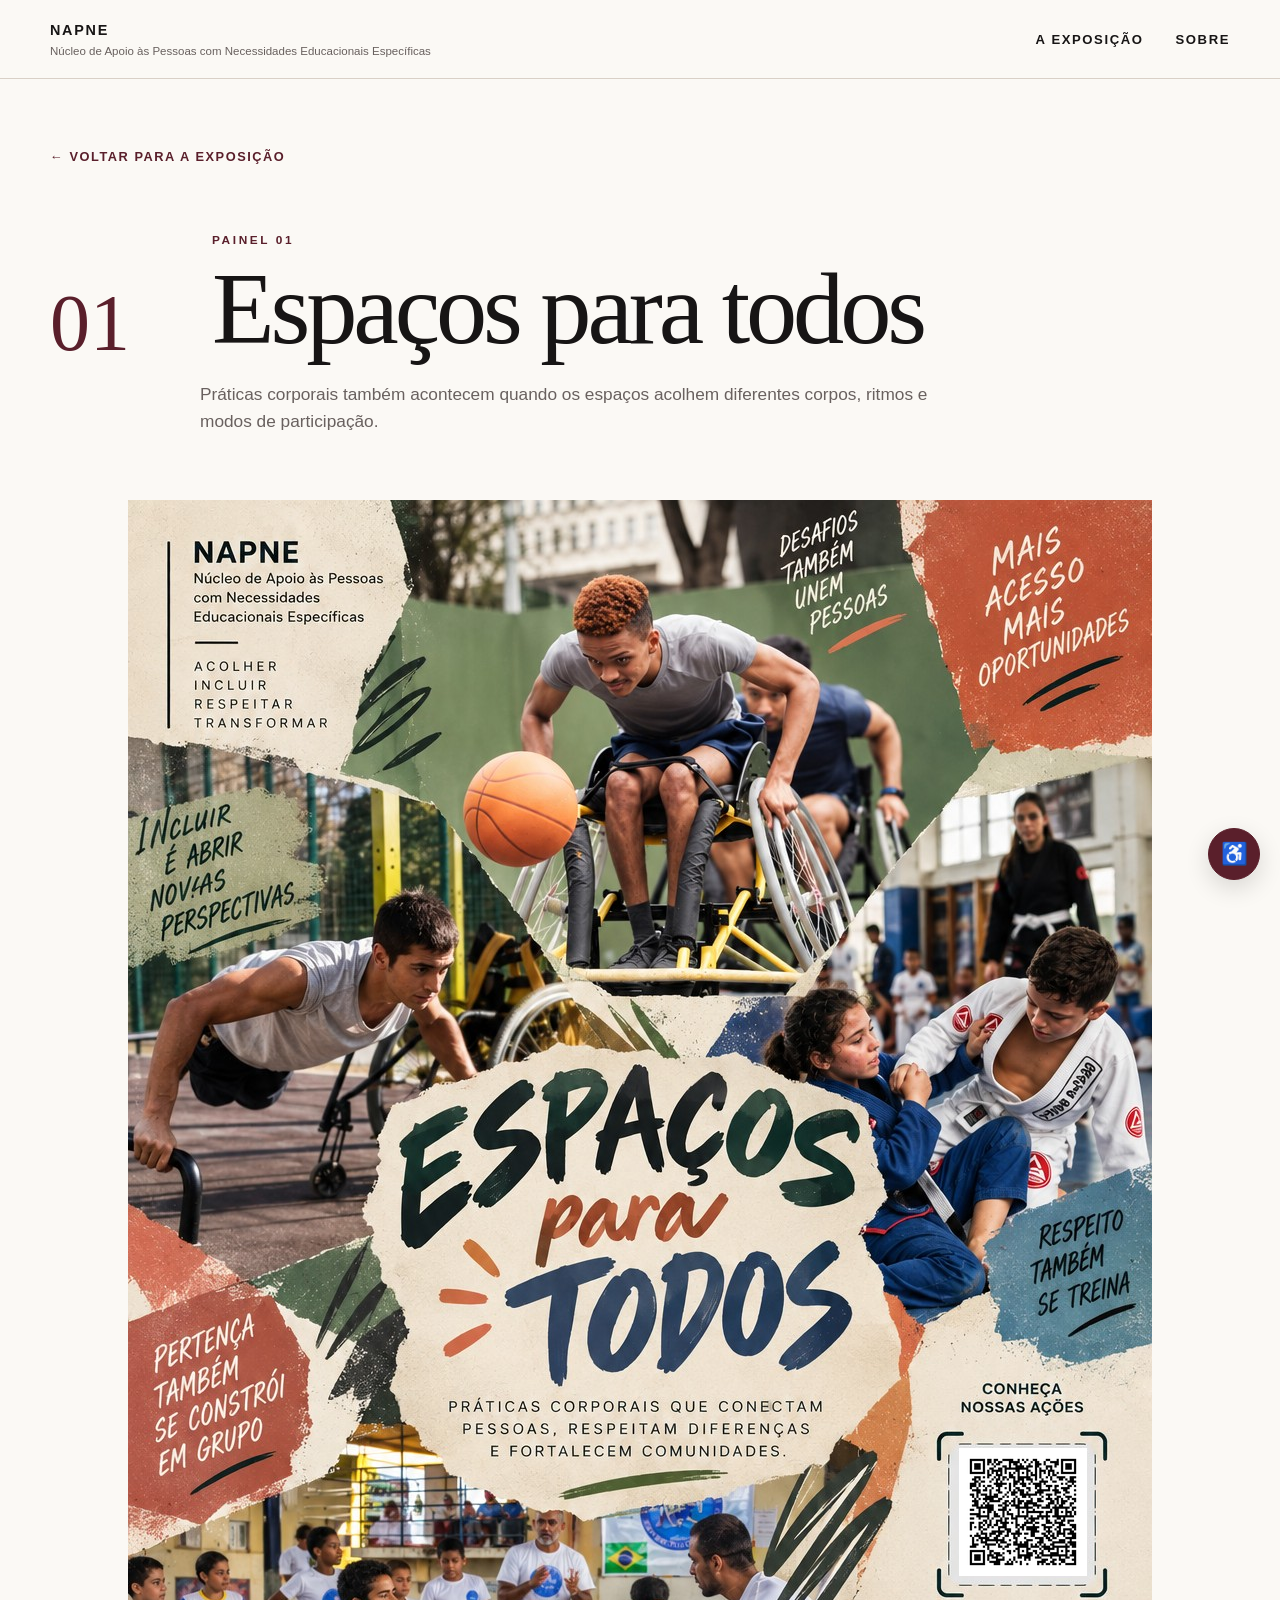
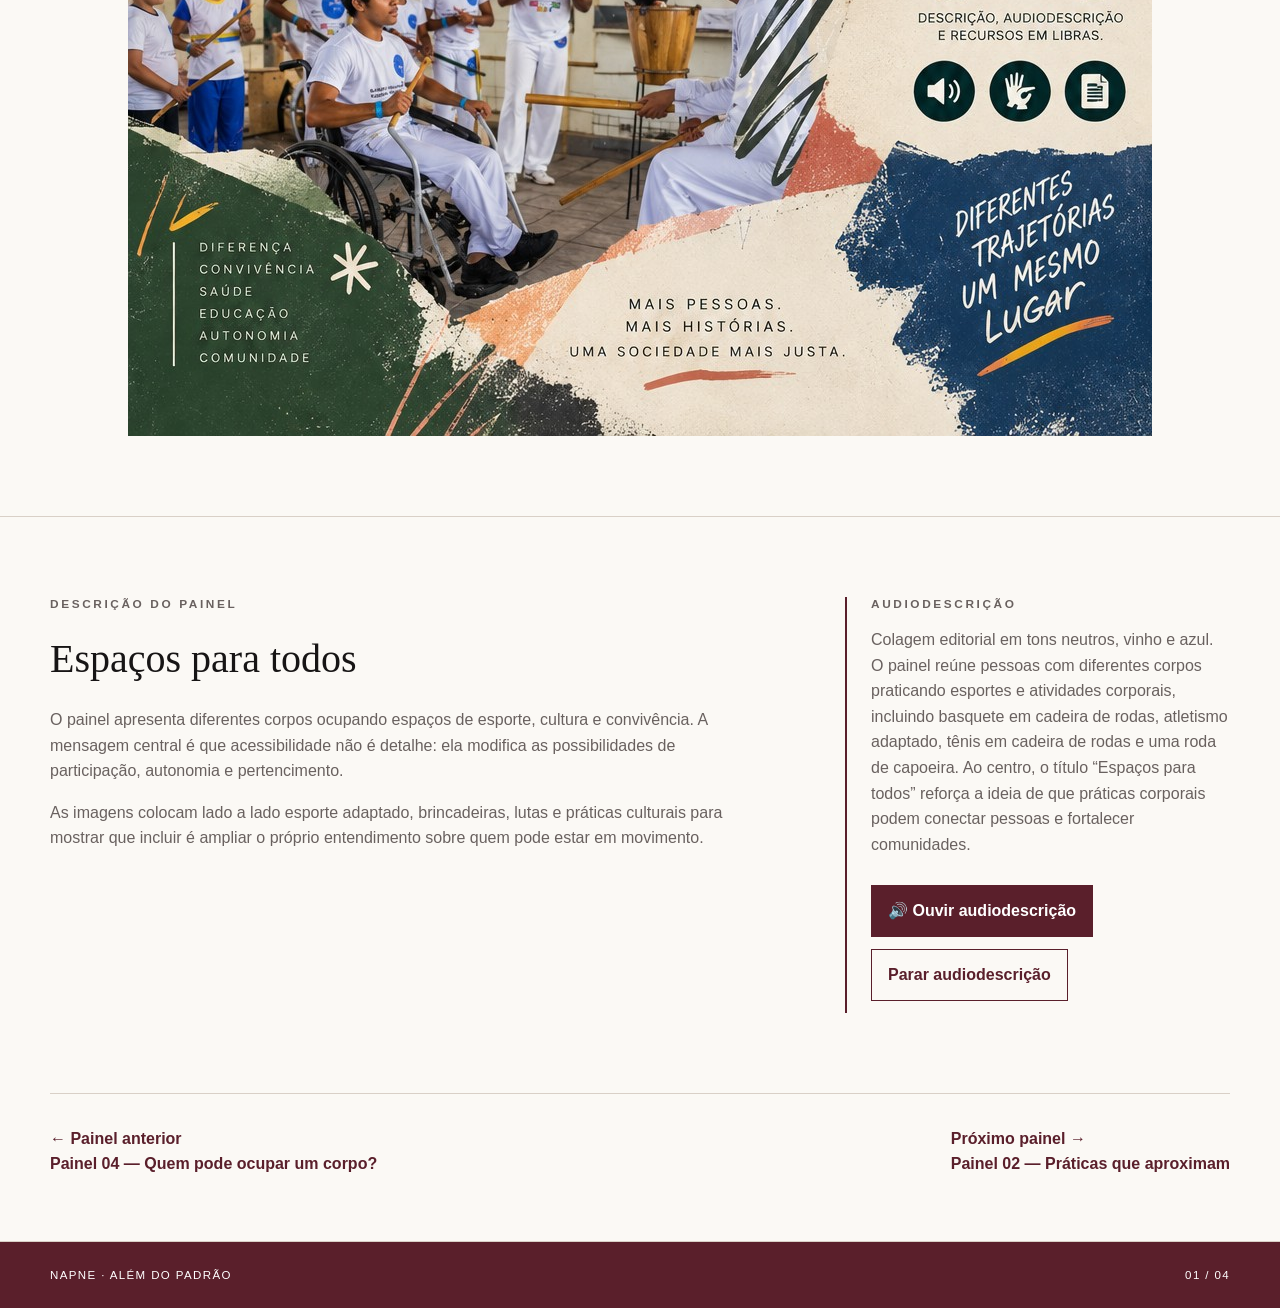
==== banner-01.html @ 407a4f8b "Add files via upload" ====
<!doctype html>
<html lang="pt-BR">
<head>
  <meta charset="utf-8">
  <meta name="viewport" content="width=device-width, initial-scale=1">
  <meta name="description" content="Painel 01 — Espaços para todos. Exposição Além do Padrão, NAPNE.">
  <title>Painel 01 — Espaços para todos</title>
  <link rel="stylesheet" href="style.css">
</head>
<body class="panel-page">
  <a class="skip-link" href="#conteudo">Pular para o conteúdo</a>
  <header class="site-header"><div class="header-inner"><a class="brand" href="index.html" aria-label="Além do Padrão — início"><span class="brand-mark">NAPNE</span><span class="brand-subtitle">Núcleo de Apoio às Pessoas com Necessidades Educacionais Específicas</span></a><nav class="main-nav" aria-label="Navegação principal"><a href="index.html#exposicao">A exposição</a><a href="index.html#sobre">Sobre</a></nav></div></header>
  <main id="conteudo">
    <section class="panel-hero section-shell"><a class="back-link" href="index.html#exposicao">← Voltar para a exposição</a><div class="panel-title-block"><div class="panel-title-number">01</div><div><p class="eyebrow">Painel 01</p><h1>Espaços para todos</h1></div></div><p class="panel-subtitle">Práticas corporais também acontecem quando os espaços acolhem diferentes corpos, ritmos e modos de participação.</p></section>
    <section class="panel-visual section-shell" aria-labelledby="image-title"><h2 id="image-title" class="sr-only">Imagem do painel 01</h2><img src="img/banner-01.png" alt="Painel Espaços para todos, com fotografias de basquete em cadeira de rodas, atletismo adaptado, capoeira e outras práticas corporais inclusivas."></section>
    <section class="panel-content"><div class="section-shell panel-content-grid"><div><p class="eyebrow">Descrição do painel</p><h2>Espaços para todos</h2><p>O painel apresenta diferentes corpos ocupando espaços de esporte, cultura e convivência. A mensagem central é que acessibilidade não é detalhe: ela modifica as possibilidades de participação, autonomia e pertencimento.</p><p>As imagens colocam lado a lado esporte adaptado, brincadeiras, lutas e práticas culturais para mostrar que incluir é ampliar o próprio entendimento sobre quem pode estar em movimento.</p></div><div class="description-box"><p class="eyebrow">Audiodescrição</p><p id="audio-description-text">Colagem editorial em tons neutros, vinho e azul. O painel reúne pessoas com diferentes corpos praticando esportes e atividades corporais, incluindo basquete em cadeira de rodas, atletismo adaptado, tênis em cadeira de rodas e uma roda de capoeira. Ao centro, o título “Espaços para todos” reforça a ideia de que práticas corporais podem conectar pessoas e fortalecer comunidades.</p><div class="speech-controls"><button class="action-button" id="speak-description" type="button">🔊 Ouvir audiodescrição</button><button class="action-button secondary" id="stop-description" type="button">Parar audiodescrição</button></div><p id="speech-status" class="speech-status" aria-live="polite"></p></div></div></section>
    <nav class="section-shell panel-nav" aria-label="Navegação entre painéis"><a href="banner-04.html">← Painel anterior<br><span>Painel 04 — Quem pode ocupar um corpo?</span></a><a href="banner-02.html">Próximo painel →<br><span>Painel 02 — Práticas que aproximam</span></a></nav>
  </main>
  <footer class="site-footer"><div class="section-shell footer-inner"><p>NAPNE · Além do Padrão</p><p>01 / 04</p></div></footer>
  <div class="accessibility-root"><button class="accessibility-toggle" id="accessibility-toggle" type="button" aria-controls="accessibility-panel" aria-expanded="false" aria-label="Abrir painel de acessibilidade" title="Acessibilidade">♿</button><aside class="accessibility-panel" id="accessibility-panel" aria-labelledby="accessibility-title" hidden><div class="accessibility-header"><div><p class="eyebrow">Recursos</p><h2 id="accessibility-title">Acessibilidade</h2></div><button class="icon-button" id="accessibility-close" type="button" aria-label="Fechar painel de acessibilidade">×</button></div><div class="control-group"><label for="font-size-range">Tamanho da fonte <output id="font-size-value">100%</output></label><input id="font-size-range" type="range" min="80" max="200" value="100" step="5"></div><div class="control-group"><label for="line-height-range">Espaçamento entre linhas <output id="line-height-value">1.6</output></label><input id="line-height-range" type="range" min="1.2" max="2.4" value="1.6" step="0.1"></div><div class="control-group"><label for="letter-spacing-range">Espaçamento entre letras <output id="letter-spacing-value">0.00em</output></label><input id="letter-spacing-range" type="range" min="0" max="0.2" value="0" step="0.02"></div><fieldset class="control-group"><legend>Contraste</legend><div class="button-row"><button type="button" class="option-button is-active" data-contrast="normal">Normal</button><button type="button" class="option-button" data-contrast="high">Alto contraste</button><button type="button" class="option-button" data-contrast="invert">Invertido</button></div></fieldset><div class="toggle-list"><label class="switch-control"><input id="underline-links" type="checkbox"><span>Sublinhar links</span></label><label class="switch-control"><input id="reduce-motion" type="checkbox"><span>Reduzir animações</span></label></div><button class="reset-button" id="reset-accessibility" type="button">Restaurar padrão</button></aside></div>
  <div vw class="enabled"><div vw-access-button class="active" aria-label="Abrir VLibras"></div><div vw-plugin-wrapper><div class="vw-plugin-top-wrapper"></div></div></div><script src="https://vlibras.gov.br/app/vlibras-plugin.js" defer></script><script>window.addEventListener('load', function () { if (window.VLibras && window.VLibras.Widget) { new window.VLibras.Widget({ rootPath: 'https://vlibras.gov.br/app' }); } });</script><script src="script.js"></script>
</body></html>
---- style.css ----
:root {
  --wine: #5a1f2b;
  --wine-dark: #351019;
  --wine-soft: #7c3947;
  --cream: #f4efe7;
  --paper: #fbf9f5;
  --ink: #171515;
  --muted: #69615f;
  --line: #d9d0c7;
  --white: #ffffff;
  --content-width: 1180px;
  --font-scale: 1;
  --line-height: 1.6;
  --letter-spacing: 0em;
}

* { box-sizing: border-box; }
html { scroll-behavior: smooth; font-size: calc(100% * var(--font-scale)); }
body {
  margin: 0;
  background: var(--paper);
  color: var(--ink);
  font-family: Inter, 'Segoe UI', Arial, sans-serif;
  line-height: var(--line-height);
  letter-spacing: var(--letter-spacing);
  overflow-x: hidden;
}
body.contrast-high {
  --paper: #fff;
  --cream: #fff;
  --ink: #000;
  --muted: #111;
  --line: #000;
  --wine: #000;
  --wine-dark: #000;
  --wine-soft: #000;
}
body.contrast-invert {
  --paper: #111;
  --cream: #191919;
  --ink: #f7f7f7;
  --muted: #e2e2e2;
  --line: #f7f7f7;
  --wine: #f7f7f7;
  --wine-dark: #fff;
  --wine-soft: #fff;
  --white: #111;
}
body.contrast-invert img { filter: invert(1) hue-rotate(180deg); }
body.underline-links a { text-decoration: underline; text-decoration-thickness: .1em; text-underline-offset: .18em; }
body.reduce-motion *, body.reduce-motion *::before, body.reduce-motion *::after { animation-duration: .001ms !important; animation-iteration-count: 1 !important; transition-duration: .001ms !important; scroll-behavior: auto !important; }

a { color: inherit; text-decoration: none; }
button, input { font: inherit; }
button { color: inherit; }
img { display: block; max-width: 100%; }

:focus-visible { outline: 3px solid var(--wine); outline-offset: 4px; }
.skip-link {
  position: fixed; left: 1rem; top: -5rem; z-index: 10000;
  padding: .75rem 1rem; background: var(--wine); color: #fff; font-weight: 700;
}
.skip-link:focus { top: 1rem; }

.section-shell { width: min(var(--content-width), calc(100% - 3rem)); margin-inline: auto; }

.site-header { border-bottom: 1px solid var(--line); background: rgba(251,249,245,.96); position: sticky; top: 0; z-index: 100; }
.header-inner { width: min(var(--content-width), calc(100% - 3rem)); min-height: 78px; margin-inline: auto; display: flex; align-items: center; justify-content: space-between; gap: 2rem; }
.brand { display: flex; flex-direction: column; max-width: 430px; }
.brand-mark { font-weight: 800; letter-spacing: .12em; font-size: .9rem; }
.brand-subtitle { color: var(--muted); font-size: .72rem; line-height: 1.25; margin-top: .1rem; }
.main-nav { display: flex; gap: 2rem; font-size: .82rem; text-transform: uppercase; letter-spacing: .12em; font-weight: 600; }
.main-nav a { padding-block: .5rem; }
.main-nav a:hover { color: var(--wine); }

.hero { text-align: center; padding: clamp(5rem, 12vw, 10rem) 0 7rem; }
.eyebrow { margin: 0 0 1rem; color: var(--wine); font-size: .74rem; line-height: 1.2; text-transform: uppercase; letter-spacing: .22em; font-weight: 700; }
.hero h1 { margin: 0; font-size: clamp(4.2rem, 12vw, 9.4rem); line-height: .86; letter-spacing: -.055em; font-weight: 700; }
.hero h1 em { font-family: Georgia, 'Times New Roman', serif; font-weight: 500; }
.hero-lead { margin: 2rem auto 0; font-size: clamp(1.15rem, 2.2vw, 1.7rem); font-weight: 500; max-width: 720px; }
.hero-question { margin: 2.5rem auto 0; font-family: Georgia, 'Times New Roman', serif; font-style: italic; color: var(--wine); font-size: clamp(1.5rem, 3vw, 2.35rem); max-width: 780px; }
.hero-intro { max-width: 660px; margin: 2rem auto 2.5rem; color: var(--muted); font-size: 1rem; }
.text-link { display: inline-flex; gap: .75rem; align-items: center; color: var(--wine); font-weight: 700; border-bottom: 1px solid currentColor; padding-bottom: .25rem; }

.intro-band { border-top: 1px solid var(--line); border-bottom: 1px solid var(--line); background: var(--cream); }
.intro-grid { display: grid; grid-template-columns: 90px 1fr; gap: 2rem; padding: 5rem 0; }
.section-number { font-family: Georgia, 'Times New Roman', serif; color: var(--wine); font-size: 2rem; margin: 0; }
.intro-grid h2, .closing h2 { margin: 0 0 1rem; font-family: Georgia, 'Times New Roman', serif; font-size: clamp(2.5rem, 5vw, 4.5rem); line-height: 1; font-weight: 500; }
.intro-grid p:not(.eyebrow):not(.section-number) { max-width: 780px; margin: 0; color: var(--muted); font-size: 1.05rem; }

.exhibition { padding: 8rem 0; }
.section-heading { display: grid; grid-template-columns: 1fr 340px; align-items: end; gap: 3rem; margin-bottom: 3.5rem; }
.section-heading h2 { margin: 0; font-size: clamp(2.6rem, 6vw, 5.5rem); letter-spacing: -.045em; line-height: .9; }
.section-note { margin: 0; color: var(--muted); font-size: .95rem; }
.panel-grid { display: grid; grid-template-columns: repeat(2, minmax(0, 1fr)); gap: 5rem 3rem; }
.panel-card { min-width: 0; }
.panel-image-link { display: block; overflow: hidden; background: #e9e2da; }
.panel-image-link img { width: 100%; aspect-ratio: 2 / 3; object-fit: cover; transition: transform .5s ease; }
.panel-image-link:hover img { transform: scale(1.025); }
.panel-meta { display: flex; align-items: center; gap: 1rem; margin-top: 1.4rem; color: var(--wine); font-size: .72rem; text-transform: uppercase; letter-spacing: .16em; font-weight: 700; }
.panel-meta span:first-child { font-family: Georgia, 'Times New Roman', serif; font-size: 1.2rem; letter-spacing: 0; }
.panel-card h3 { margin: .65rem 0 .7rem; font-family: Georgia, 'Times New Roman', serif; font-size: clamp(1.8rem, 3vw, 2.6rem); line-height: 1.05; font-weight: 500; }
.panel-card p { margin: 0; color: var(--muted); max-width: 520px; }
.panel-link { display: inline-flex; gap: .75rem; margin-top: 1.2rem; font-size: .83rem; text-transform: uppercase; letter-spacing: .14em; font-weight: 700; color: var(--wine); border-bottom: 1px solid var(--wine); padding-bottom: .25rem; }

.closing { border-top: 1px solid var(--line); padding: 8rem 0 9rem; text-align: center; }
.closing h2 { max-width: 800px; margin-inline: auto; }
.closing > p:last-child { max-width: 620px; margin: 0 auto; color: var(--muted); }
.site-footer { border-top: 1px solid var(--line); background: var(--wine); color: #fff; }
.footer-inner { display: flex; justify-content: space-between; gap: 2rem; padding: 1.5rem 0; font-size: .72rem; text-transform: uppercase; letter-spacing: .12em; }
.footer-inner p { margin: 0; }

/* Panel pages */
.panel-page { background: var(--paper); }
.panel-hero { padding: 4rem 0 3rem; }
.back-link { display: inline-flex; gap: .7rem; align-items: center; color: var(--wine); font-size: .8rem; font-weight: 700; text-transform: uppercase; letter-spacing: .12em; }
.panel-title-block { display: grid; grid-template-columns: 130px 1fr; gap: 2rem; align-items: end; margin-top: 4rem; }
.panel-title-number { font-family: Georgia, 'Times New Roman', serif; font-size: 5rem; color: var(--wine); line-height: .8; }
.panel-title-block h1 { margin: 0; max-width: 950px; font-family: Georgia, 'Times New Roman', serif; font-weight: 500; font-size: clamp(3rem, 8vw, 7rem); line-height: .9; letter-spacing: -.04em; }
.panel-subtitle { max-width: 760px; margin: 1.6rem 0 0 150px; color: var(--muted); font-size: 1.08rem; }
.panel-visual { padding: 1rem 0 5rem; }
.panel-visual img { width: min(100%, 1024px); height: auto; margin-inline: auto; }
.panel-content { border-top: 1px solid var(--line); padding: 5rem 0; }
.panel-content-grid { display: grid; grid-template-columns: minmax(0, 1.3fr) minmax(260px, .7fr); gap: 5rem; }
.panel-content h2 { margin: 0 0 1rem; font-family: Georgia, 'Times New Roman', serif; font-size: 2.5rem; font-weight: 500; }
.panel-content p { margin: 0 0 1rem; color: var(--muted); }
.description-box { border-left: 2px solid var(--wine); padding-left: 1.5rem; }
.description-box p { white-space: pre-line; }
.speech-controls { display: flex; flex-wrap: wrap; gap: .75rem; margin-top: 1.75rem; }
.action-button { appearance: none; border: 1px solid var(--wine); background: var(--wine); color: #fff; padding: .75rem 1rem; cursor: pointer; font-weight: 700; }
.action-button.secondary { background: transparent; color: var(--wine); }
.speech-status { margin: .75rem 0 0 !important; font-size: .82rem; color: var(--muted); }
.action-button:hover { background: var(--wine-dark); color: #fff; }
.panel-nav { border-top: 1px solid var(--line); padding: 2rem 0 4rem; display: flex; justify-content: space-between; gap: 1rem; }
.panel-nav a { font-weight: 700; color: var(--wine); max-width: 46%; }

/* Accessibility */
.accessibility-root { position: relative; z-index: 1000; }
.accessibility-toggle { position: fixed; right: 1.25rem; bottom: 1.25rem; width: 52px; height: 52px; border: 1px solid var(--wine); background: var(--wine); color: #fff; border-radius: 50%; display: grid; place-items: center; font-size: 1.35rem; cursor: pointer; box-shadow: 0 8px 24px rgba(0,0,0,.14); }
.accessibility-panel { position: fixed; right: 1.25rem; bottom: 5.5rem; width: min(390px, calc(100vw - 2rem)); max-height: min(760px, calc(100vh - 7rem)); overflow: auto; background: var(--paper); border: 1px solid var(--ink); padding: 1.5rem; box-shadow: 0 20px 60px rgba(0,0,0,.2); }
.accessibility-panel[hidden] { display: none; }
.accessibility-header { display: flex; justify-content: space-between; gap: 1rem; align-items: flex-start; border-bottom: 1px solid var(--line); padding-bottom: 1rem; margin-bottom: 1.25rem; }
.accessibility-header h2 { margin: 0; font-family: Georgia, 'Times New Roman', serif; font-size: 2rem; font-weight: 500; }
.icon-button { border: 0; background: transparent; font-size: 2rem; line-height: 1; cursor: pointer; }
.control-group { border: 0; padding: 0; margin: 0 0 1.25rem; }
.control-group label, .control-group legend { display: flex; justify-content: space-between; gap: 1rem; font-weight: 700; font-size: .85rem; margin-bottom: .6rem; }
.control-group output { color: var(--wine); }
input[type="range"] { width: 100%; accent-color: var(--wine); }
.button-row { display: grid; gap: .5rem; }
.option-button { text-align: left; border: 1px solid var(--line); background: transparent; padding: .65rem .75rem; cursor: pointer; }
.option-button.is-active { border-color: var(--wine); background: var(--wine); color: #fff; }
.toggle-list { display: grid; gap: .8rem; border-top: 1px solid var(--line); padding-top: 1.2rem; }
.switch-control { display: flex; align-items: center; gap: .7rem; font-size: .9rem; }
.switch-control input { width: 1.1rem; height: 1.1rem; accent-color: var(--wine); }
.reset-button { width: 100%; margin-top: 1.25rem; border: 1px solid var(--ink); background: transparent; padding: .75rem; cursor: pointer; font-weight: 700; }

@media (max-width: 800px) {
  .section-shell, .header-inner { width: min(100% - 2rem, var(--content-width)); }
  .main-nav { gap: 1rem; }
  .main-nav a { font-size: .7rem; }
  .hero { padding-top: 4rem; padding-bottom: 5rem; }
  .intro-grid { grid-template-columns: 1fr; gap: 1rem; padding: 3.5rem 0; }
  .section-heading { grid-template-columns: 1fr; gap: 1rem; }
  .panel-grid { grid-template-columns: 1fr; gap: 4rem; }
  .panel-title-block { grid-template-columns: 1fr; gap: 1rem; margin-top: 3rem; }
  .panel-title-number { font-size: 3rem; }
  .panel-subtitle { margin-left: 0; }
  .panel-content-grid { grid-template-columns: 1fr; gap: 3rem; }
  .panel-nav { flex-direction: column; }
  .panel-nav a { max-width: 100%; }
  .footer-inner { flex-direction: column; }
}

@media (max-width: 480px) {
  .header-inner { min-height: 70px; }
  .brand-subtitle { max-width: 220px; }
  .main-nav { display: none; }
  .hero h1 { font-size: clamp(3.4rem, 20vw, 5rem); }
  .hero-question { margin-top: 1.8rem; }
  .exhibition, .closing { padding-block: 5rem; }
  .panel-hero { padding-top: 2.5rem; }
  .panel-title-block h1 { font-size: 3rem; }
  .panel-visual { padding-bottom: 3.5rem; }
  .accessibility-toggle { right: .75rem; bottom: .75rem; }
  .accessibility-panel { right: .75rem; bottom: 4.9rem; width: calc(100vw - 1.5rem); }
}

.sr-only { position: absolute !important; width: 1px !important; height: 1px !important; padding: 0 !important; margin: -1px !important; overflow: hidden !important; clip: rect(0, 0, 0, 0) !important; white-space: nowrap !important; border: 0 !important; }
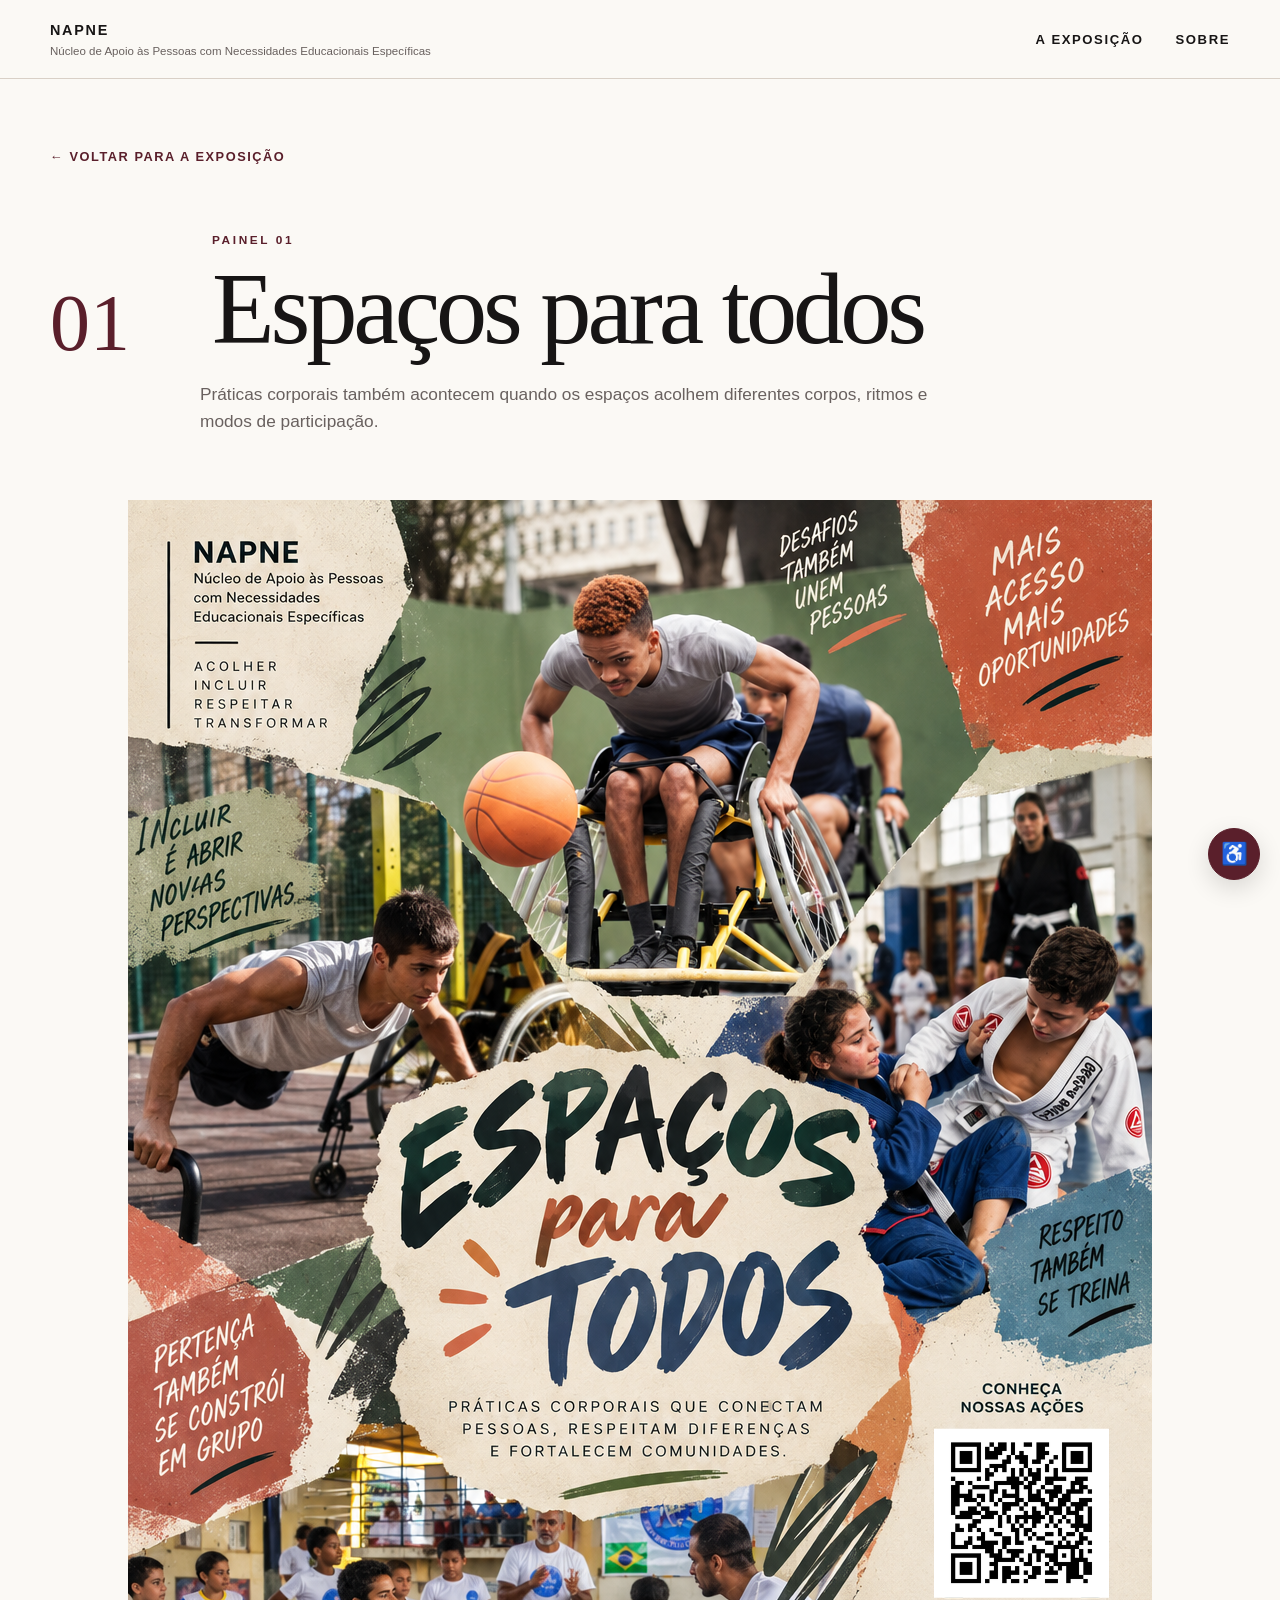
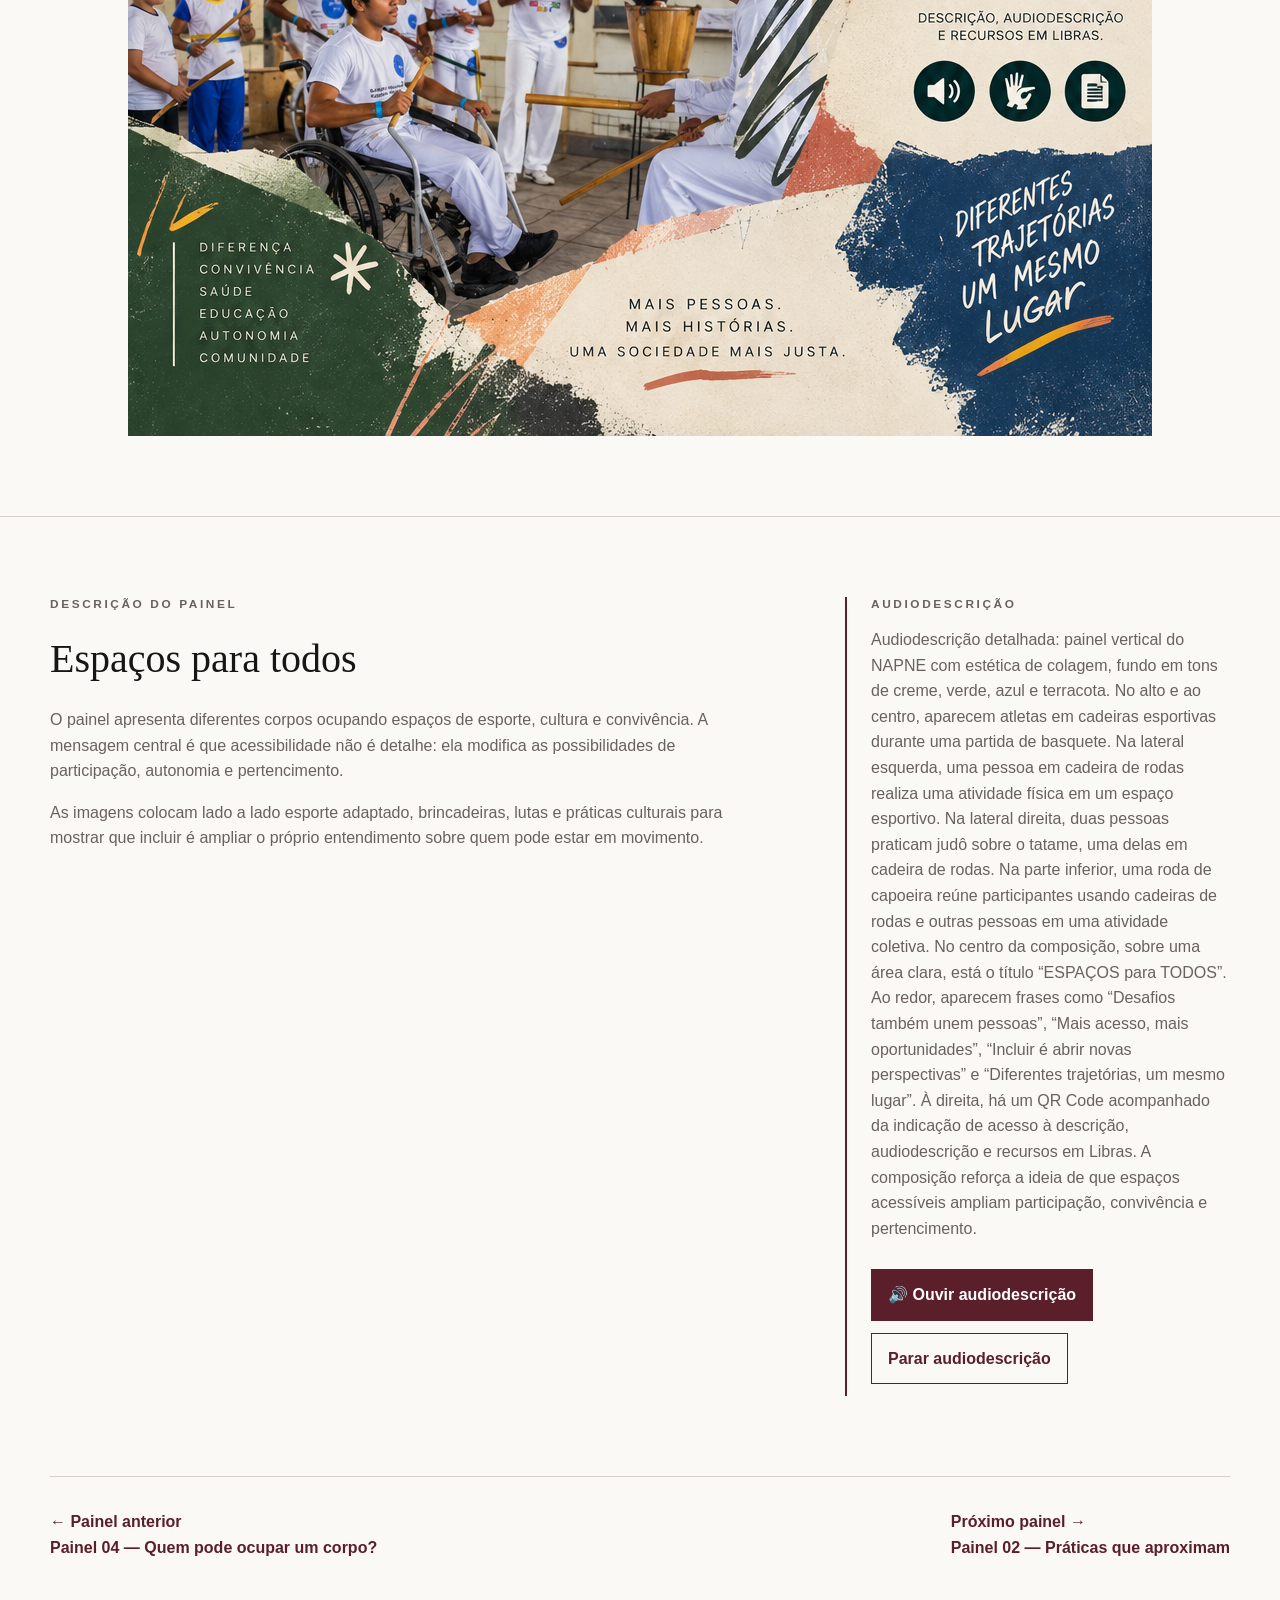
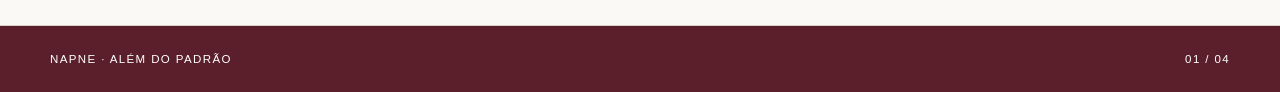
==== commit 183a0221: "Add files via upload" ====
--- a/banner-01.html
+++ b/banner-01.html
@@ -12,8 +12,8 @@
   <header class="site-header"><div class="header-inner"><a class="brand" href="index.html" aria-label="Além do Padrão — início"><span class="brand-mark">NAPNE</span><span class="brand-subtitle">Núcleo de Apoio às Pessoas com Necessidades Educacionais Específicas</span></a><nav class="main-nav" aria-label="Navegação principal"><a href="index.html#exposicao">A exposição</a><a href="index.html#sobre">Sobre</a></nav></div></header>
   <main id="conteudo">
     <section class="panel-hero section-shell"><a class="back-link" href="index.html#exposicao">← Voltar para a exposição</a><div class="panel-title-block"><div class="panel-title-number">01</div><div><p class="eyebrow">Painel 01</p><h1>Espaços para todos</h1></div></div><p class="panel-subtitle">Práticas corporais também acontecem quando os espaços acolhem diferentes corpos, ritmos e modos de participação.</p></section>
-    <section class="panel-visual section-shell" aria-labelledby="image-title"><h2 id="image-title" class="sr-only">Imagem do painel 01</h2><img src="img/banner-01.png" alt="Painel Espaços para todos, com fotografias de basquete em cadeira de rodas, atletismo adaptado, capoeira e outras práticas corporais inclusivas."></section>
-    <section class="panel-content"><div class="section-shell panel-content-grid"><div><p class="eyebrow">Descrição do painel</p><h2>Espaços para todos</h2><p>O painel apresenta diferentes corpos ocupando espaços de esporte, cultura e convivência. A mensagem central é que acessibilidade não é detalhe: ela modifica as possibilidades de participação, autonomia e pertencimento.</p><p>As imagens colocam lado a lado esporte adaptado, brincadeiras, lutas e práticas culturais para mostrar que incluir é ampliar o próprio entendimento sobre quem pode estar em movimento.</p></div><div class="description-box"><p class="eyebrow">Audiodescrição</p><p id="audio-description-text">Colagem editorial em tons neutros, vinho e azul. O painel reúne pessoas com diferentes corpos praticando esportes e atividades corporais, incluindo basquete em cadeira de rodas, atletismo adaptado, tênis em cadeira de rodas e uma roda de capoeira. Ao centro, o título “Espaços para todos” reforça a ideia de que práticas corporais podem conectar pessoas e fortalecer comunidades.</p><div class="speech-controls"><button class="action-button" id="speak-description" type="button">🔊 Ouvir audiodescrição</button><button class="action-button secondary" id="stop-description" type="button">Parar audiodescrição</button></div><p id="speech-status" class="speech-status" aria-live="polite"></p></div></div></section>
+    <section class="panel-visual section-shell" aria-labelledby="image-title"><h2 id="image-title" class="sr-only">Imagem do painel 01</h2><img src="img/banner-01.png" alt="Painel vertical “Espaços para todos”. A colagem reúne quatro cenas de práticas corporais inclusivas: no alto, basquete em cadeira de rodas; à esquerda, uma pessoa utilizando cadeira de rodas em uma atividade esportiva; à direita, uma prática de judô entre duas pessoas; na parte inferior, uma roda de capoeira com participantes em cadeiras de rodas. O título “Espaços para todos” aparece em destaque no centro. O painel também traz frases sobre inclusão, respeito, pertencimento, acessibilidade e diferentes trajetórias."></section>
+    <section class="panel-content"><div class="section-shell panel-content-grid"><div><p class="eyebrow">Descrição do painel</p><h2>Espaços para todos</h2><p>O painel apresenta diferentes corpos ocupando espaços de esporte, cultura e convivência. A mensagem central é que acessibilidade não é detalhe: ela modifica as possibilidades de participação, autonomia e pertencimento.</p><p>As imagens colocam lado a lado esporte adaptado, brincadeiras, lutas e práticas culturais para mostrar que incluir é ampliar o próprio entendimento sobre quem pode estar em movimento.</p></div><div class="description-box"><p class="eyebrow">Audiodescrição</p><p id="audio-description-text">Audiodescrição detalhada: painel vertical do NAPNE com estética de colagem, fundo em tons de creme, verde, azul e terracota. No alto e ao centro, aparecem atletas em cadeiras esportivas durante uma partida de basquete. Na lateral esquerda, uma pessoa em cadeira de rodas realiza uma atividade física em um espaço esportivo. Na lateral direita, duas pessoas praticam judô sobre o tatame, uma delas em cadeira de rodas. Na parte inferior, uma roda de capoeira reúne participantes usando cadeiras de rodas e outras pessoas em uma atividade coletiva. No centro da composição, sobre uma área clara, está o título “ESPAÇOS para TODOS”. Ao redor, aparecem frases como “Desafios também unem pessoas”, “Mais acesso, mais oportunidades”, “Incluir é abrir novas perspectivas” e “Diferentes trajetórias, um mesmo lugar”. À direita, há um QR Code acompanhado da indicação de acesso à descrição, audiodescrição e recursos em Libras. A composição reforça a ideia de que espaços acessíveis ampliam participação, convivência e pertencimento.</p><div class="speech-controls"><button class="action-button" id="speak-description" type="button">🔊 Ouvir audiodescrição</button><button class="action-button secondary" id="stop-description" type="button">Parar audiodescrição</button></div><p id="speech-status" class="speech-status" aria-live="polite"></p></div></div></section>
     <nav class="section-shell panel-nav" aria-label="Navegação entre painéis"><a href="banner-04.html">← Painel anterior<br><span>Painel 04 — Quem pode ocupar um corpo?</span></a><a href="banner-02.html">Próximo painel →<br><span>Painel 02 — Práticas que aproximam</span></a></nav>
   </main>
   <footer class="site-footer"><div class="section-shell footer-inner"><p>NAPNE · Além do Padrão</p><p>01 / 04</p></div></footer>
--- a/style.css
+++ b/style.css
@@ -186,3 +186,65 @@
 }
 
 .sr-only { position: absolute !important; width: 1px !important; height: 1px !important; padding: 0 !important; margin: -1px !important; overflow: hidden !important; clip: rect(0, 0, 0, 0) !important; white-space: nowrap !important; border: 0 !important; }
+/* =====================================================
+   CORREÇÃO DA PÁGINA INDIVIDUAL
+===================================================== */
+
+.trajetoria.ativa {
+  display: block !important;
+  max-width: 900px;
+  margin: 0 auto;
+  padding: 20px 0 80px;
+}
+
+.trajetoria.ativa h2 {
+  margin: 12px 0 38px !important;
+
+  color: #541f26 !important;
+
+  font-family:
+    Georgia,
+    "Times New Roman",
+    serif !important;
+
+  font-size: clamp(48px, 7vw, 82px) !important;
+  font-weight: 500 !important;
+  line-height: .95 !important;
+
+  letter-spacing: -.04em !important;
+}
+
+.trajetoria.ativa .texto {
+  max-width: 800px;
+}
+
+.trajetoria.ativa .texto p {
+  color: #302927 !important;
+
+  font-family:
+    Georgia,
+    "Times New Roman",
+    serif !important;
+
+  font-size: 20px !important;
+  line-height: 1.85 !important;
+
+  margin: 0 0 27px !important;
+}
+
+.trajetoria.ativa .credito {
+  margin-top: 50px !important;
+  padding-top: 25px !important;
+
+  border-top: 1px solid #ddd1c8 !important;
+
+  color: #756760 !important;
+
+  font-family:
+    Inter,
+    system-ui,
+    sans-serif !important;
+
+  font-size: 14px !important;
+  line-height: 1.65 !important;
+}
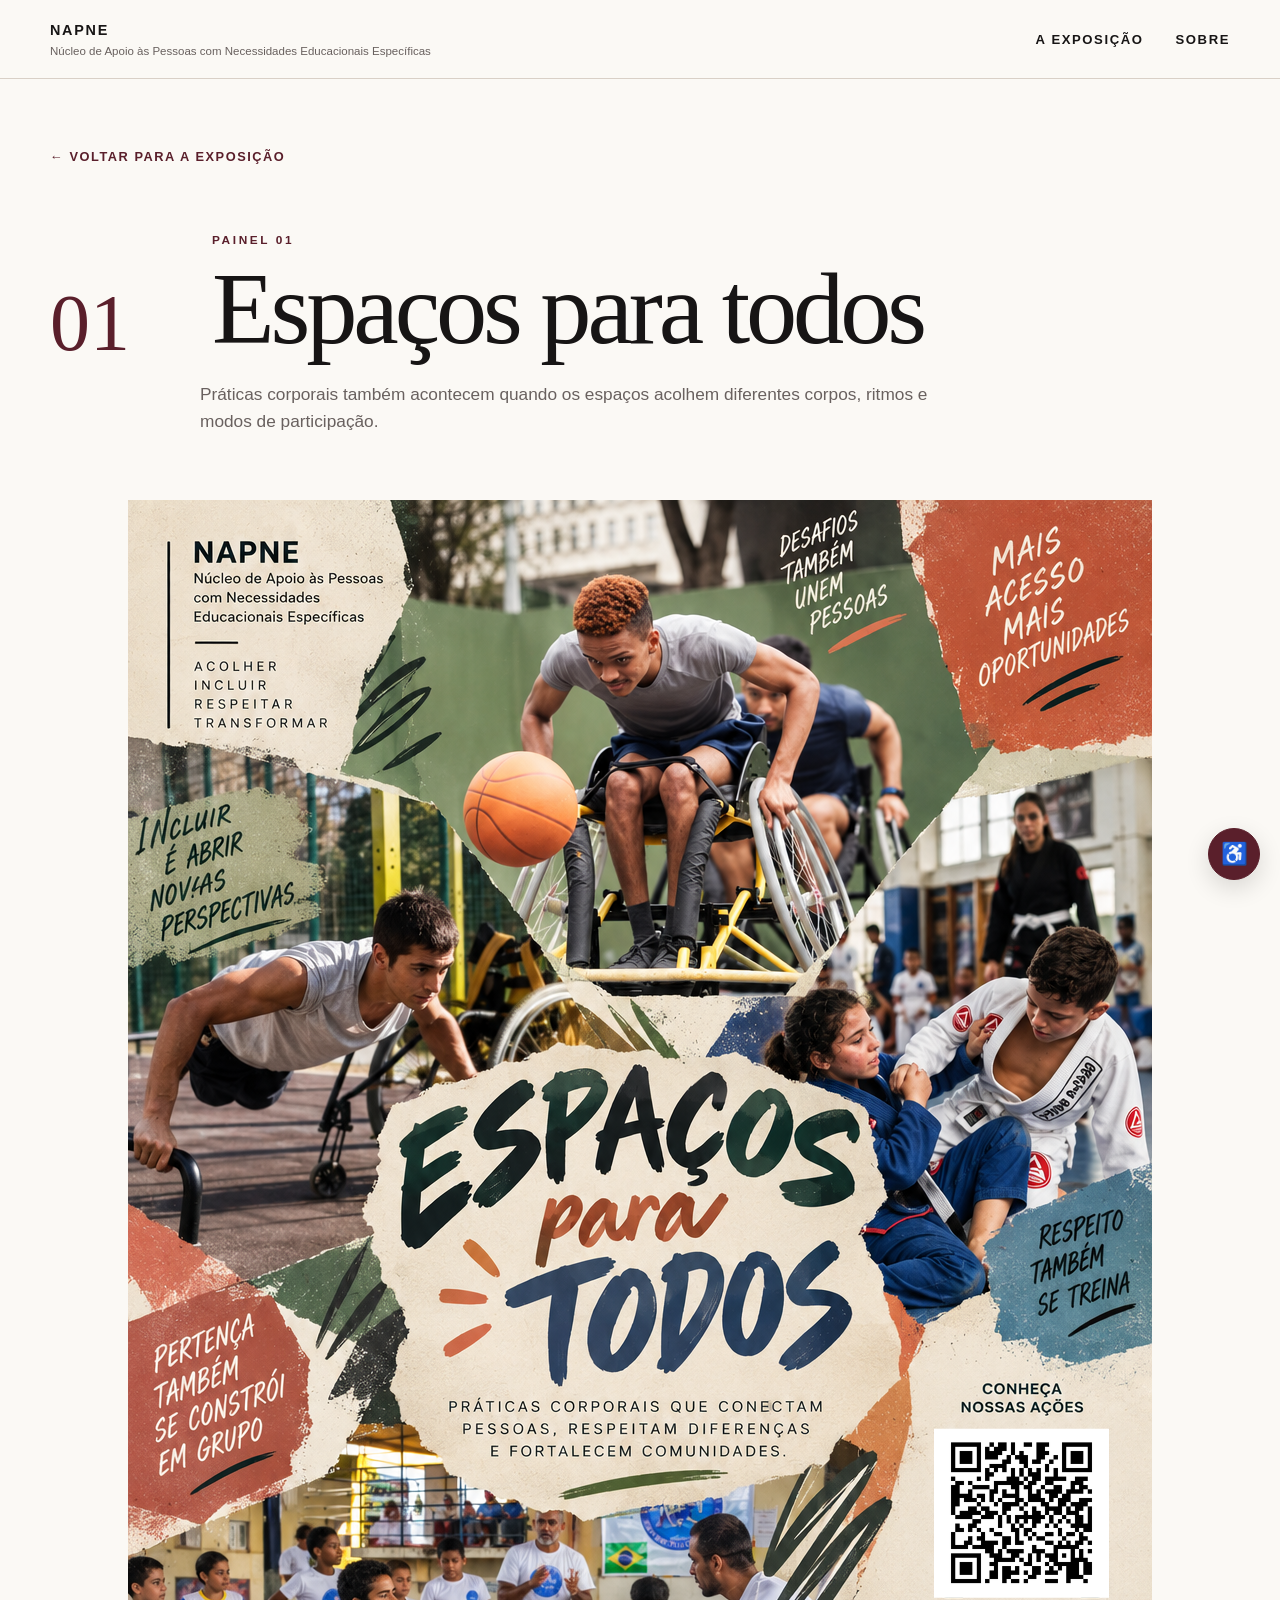
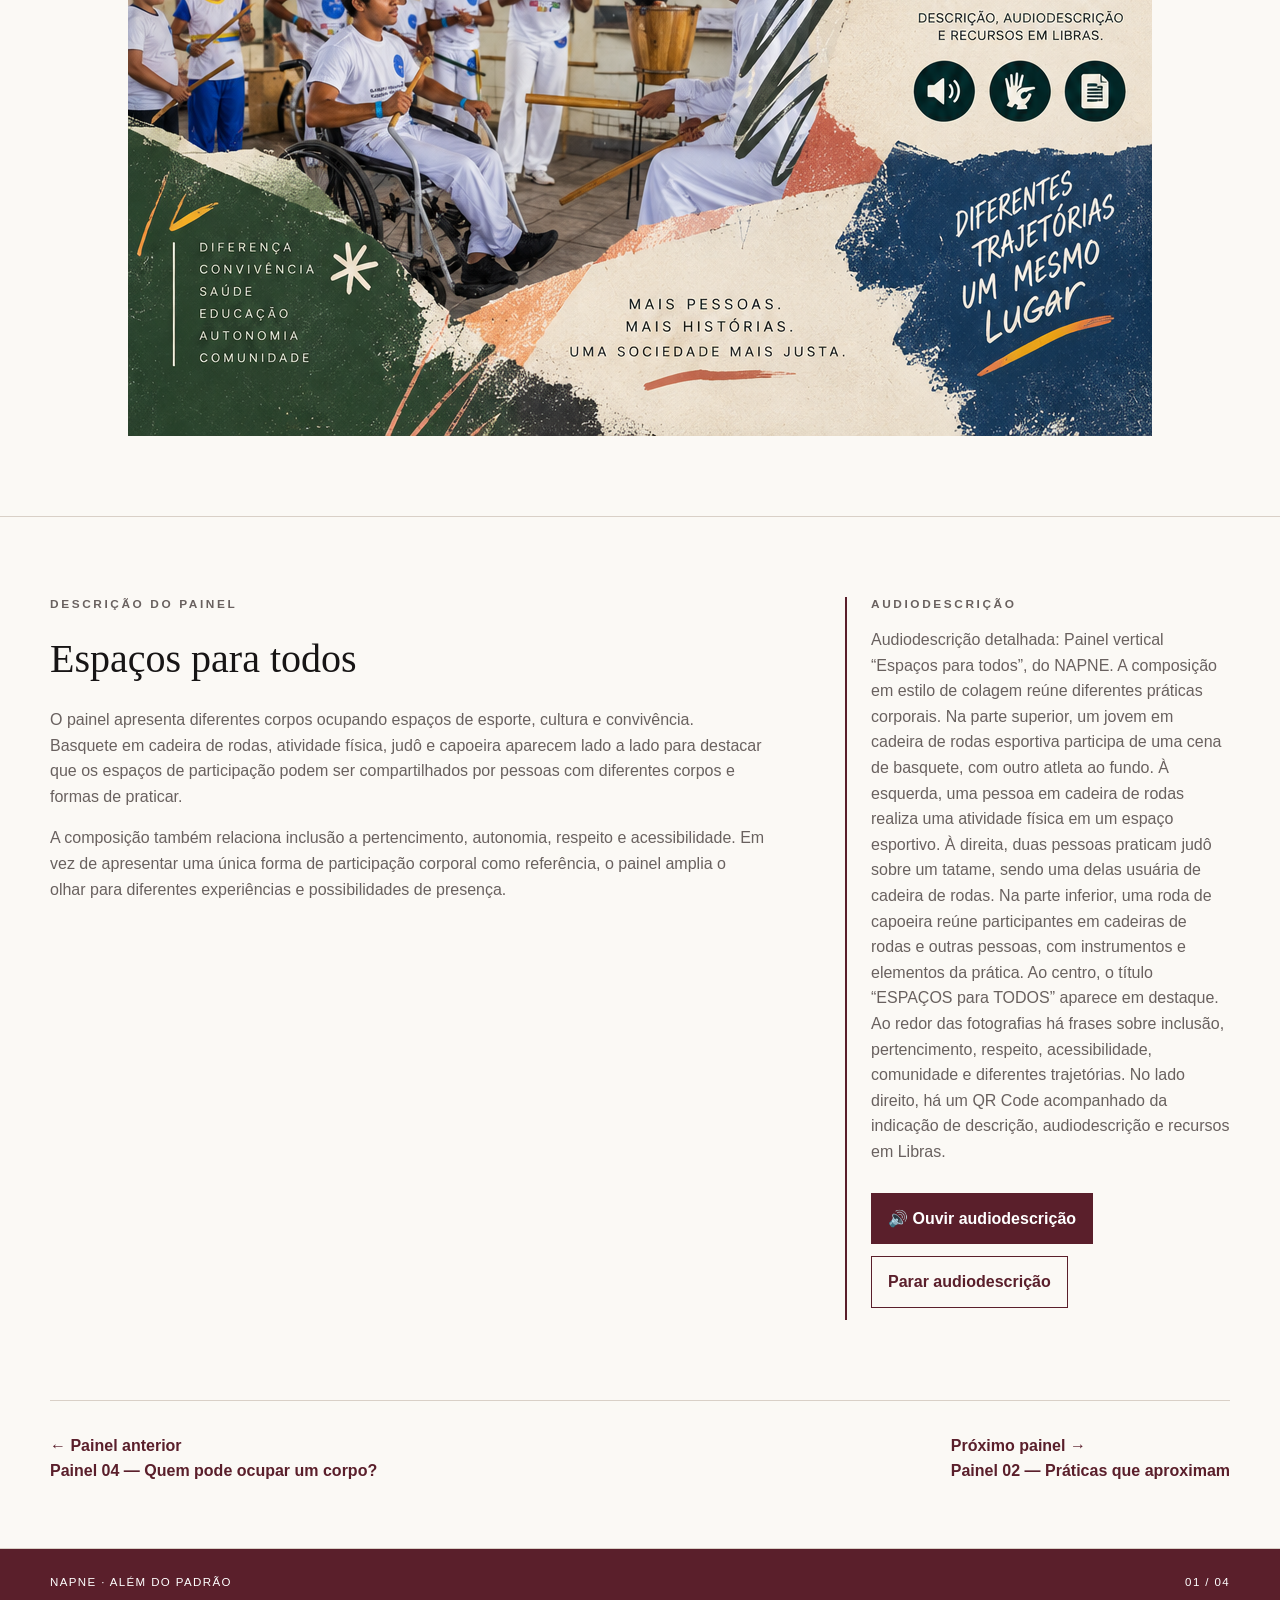
==== commit bf53af2a: "Add files via upload" ====
--- a/banner-01.html
+++ b/banner-01.html
@@ -12,8 +12,8 @@
   <header class="site-header"><div class="header-inner"><a class="brand" href="index.html" aria-label="Além do Padrão — início"><span class="brand-mark">NAPNE</span><span class="brand-subtitle">Núcleo de Apoio às Pessoas com Necessidades Educacionais Específicas</span></a><nav class="main-nav" aria-label="Navegação principal"><a href="index.html#exposicao">A exposição</a><a href="index.html#sobre">Sobre</a></nav></div></header>
   <main id="conteudo">
     <section class="panel-hero section-shell"><a class="back-link" href="index.html#exposicao">← Voltar para a exposição</a><div class="panel-title-block"><div class="panel-title-number">01</div><div><p class="eyebrow">Painel 01</p><h1>Espaços para todos</h1></div></div><p class="panel-subtitle">Práticas corporais também acontecem quando os espaços acolhem diferentes corpos, ritmos e modos de participação.</p></section>
-    <section class="panel-visual section-shell" aria-labelledby="image-title"><h2 id="image-title" class="sr-only">Imagem do painel 01</h2><img src="img/banner-01.png" alt="Painel vertical “Espaços para todos”. A colagem reúne quatro cenas de práticas corporais inclusivas: no alto, basquete em cadeira de rodas; à esquerda, uma pessoa utilizando cadeira de rodas em uma atividade esportiva; à direita, uma prática de judô entre duas pessoas; na parte inferior, uma roda de capoeira com participantes em cadeiras de rodas. O título “Espaços para todos” aparece em destaque no centro. O painel também traz frases sobre inclusão, respeito, pertencimento, acessibilidade e diferentes trajetórias."></section>
-    <section class="panel-content"><div class="section-shell panel-content-grid"><div><p class="eyebrow">Descrição do painel</p><h2>Espaços para todos</h2><p>O painel apresenta diferentes corpos ocupando espaços de esporte, cultura e convivência. A mensagem central é que acessibilidade não é detalhe: ela modifica as possibilidades de participação, autonomia e pertencimento.</p><p>As imagens colocam lado a lado esporte adaptado, brincadeiras, lutas e práticas culturais para mostrar que incluir é ampliar o próprio entendimento sobre quem pode estar em movimento.</p></div><div class="description-box"><p class="eyebrow">Audiodescrição</p><p id="audio-description-text">Audiodescrição detalhada: painel vertical do NAPNE com estética de colagem, fundo em tons de creme, verde, azul e terracota. No alto e ao centro, aparecem atletas em cadeiras esportivas durante uma partida de basquete. Na lateral esquerda, uma pessoa em cadeira de rodas realiza uma atividade física em um espaço esportivo. Na lateral direita, duas pessoas praticam judô sobre o tatame, uma delas em cadeira de rodas. Na parte inferior, uma roda de capoeira reúne participantes usando cadeiras de rodas e outras pessoas em uma atividade coletiva. No centro da composição, sobre uma área clara, está o título “ESPAÇOS para TODOS”. Ao redor, aparecem frases como “Desafios também unem pessoas”, “Mais acesso, mais oportunidades”, “Incluir é abrir novas perspectivas” e “Diferentes trajetórias, um mesmo lugar”. À direita, há um QR Code acompanhado da indicação de acesso à descrição, audiodescrição e recursos em Libras. A composição reforça a ideia de que espaços acessíveis ampliam participação, convivência e pertencimento.</p><div class="speech-controls"><button class="action-button" id="speak-description" type="button">🔊 Ouvir audiodescrição</button><button class="action-button secondary" id="stop-description" type="button">Parar audiodescrição</button></div><p id="speech-status" class="speech-status" aria-live="polite"></p></div></div></section>
+    <section class="panel-visual section-shell" aria-labelledby="image-title"><h2 id="image-title" class="sr-only">Imagem do painel 01</h2><img src="img/banner-01.png" alt="Painel vertical “Espaços para todos”, do NAPNE. A composição em estilo de colagem reúne diferentes práticas corporais. Na parte superior, um jovem em cadeira de rodas esportiva participa de uma cena de basquete, com outro atleta ao fundo. À esquerda, uma pessoa em cadeira de rodas realiza uma atividade física em um espaço esportivo. À direita, duas pessoas praticam judô sobre um tatame, sendo uma delas usuária de cadeira de rodas. Na parte inferior, uma roda de capoeira reúne participantes em cadeiras de rodas e outras pessoas, com instrumentos e elementos da prática. Ao centro, o título “ESPAÇOS para TODOS” aparece em destaque. Ao redor das fotografias há frases sobre inclusão, pertencimento, respeito, acessibilidade, comunidade e diferentes trajetórias. No lado direito, há um QR Code acompanhado da indicação de descrição, audiodescrição e recursos em Libras."></section>
+    <section class="panel-content"><div class="section-shell panel-content-grid"><div><p class="eyebrow">Descrição do painel</p><h2>Espaços para todos</h2><p>O painel apresenta diferentes corpos ocupando espaços de esporte, cultura e convivência. Basquete em cadeira de rodas, atividade física, judô e capoeira aparecem lado a lado para destacar que os espaços de participação podem ser compartilhados por pessoas com diferentes corpos e formas de praticar.</p><p>A composição também relaciona inclusão a pertencimento, autonomia, respeito e acessibilidade. Em vez de apresentar uma única forma de participação corporal como referência, o painel amplia o olhar para diferentes experiências e possibilidades de presença.</p></div><div class="description-box"><p class="eyebrow">Audiodescrição</p><p id="audio-description-text">Audiodescrição detalhada: Painel vertical “Espaços para todos”, do NAPNE. A composição em estilo de colagem reúne diferentes práticas corporais. Na parte superior, um jovem em cadeira de rodas esportiva participa de uma cena de basquete, com outro atleta ao fundo. À esquerda, uma pessoa em cadeira de rodas realiza uma atividade física em um espaço esportivo. À direita, duas pessoas praticam judô sobre um tatame, sendo uma delas usuária de cadeira de rodas. Na parte inferior, uma roda de capoeira reúne participantes em cadeiras de rodas e outras pessoas, com instrumentos e elementos da prática. Ao centro, o título “ESPAÇOS para TODOS” aparece em destaque. Ao redor das fotografias há frases sobre inclusão, pertencimento, respeito, acessibilidade, comunidade e diferentes trajetórias. No lado direito, há um QR Code acompanhado da indicação de descrição, audiodescrição e recursos em Libras.</p><div class="speech-controls"><button class="action-button" id="speak-description" type="button">🔊 Ouvir audiodescrição</button><button class="action-button secondary" id="stop-description" type="button">Parar audiodescrição</button></div><p id="speech-status" class="speech-status" aria-live="polite"></p></div></div></section>
     <nav class="section-shell panel-nav" aria-label="Navegação entre painéis"><a href="banner-04.html">← Painel anterior<br><span>Painel 04 — Quem pode ocupar um corpo?</span></a><a href="banner-02.html">Próximo painel →<br><span>Painel 02 — Práticas que aproximam</span></a></nav>
   </main>
   <footer class="site-footer"><div class="section-shell footer-inner"><p>NAPNE · Além do Padrão</p><p>01 / 04</p></div></footer>
